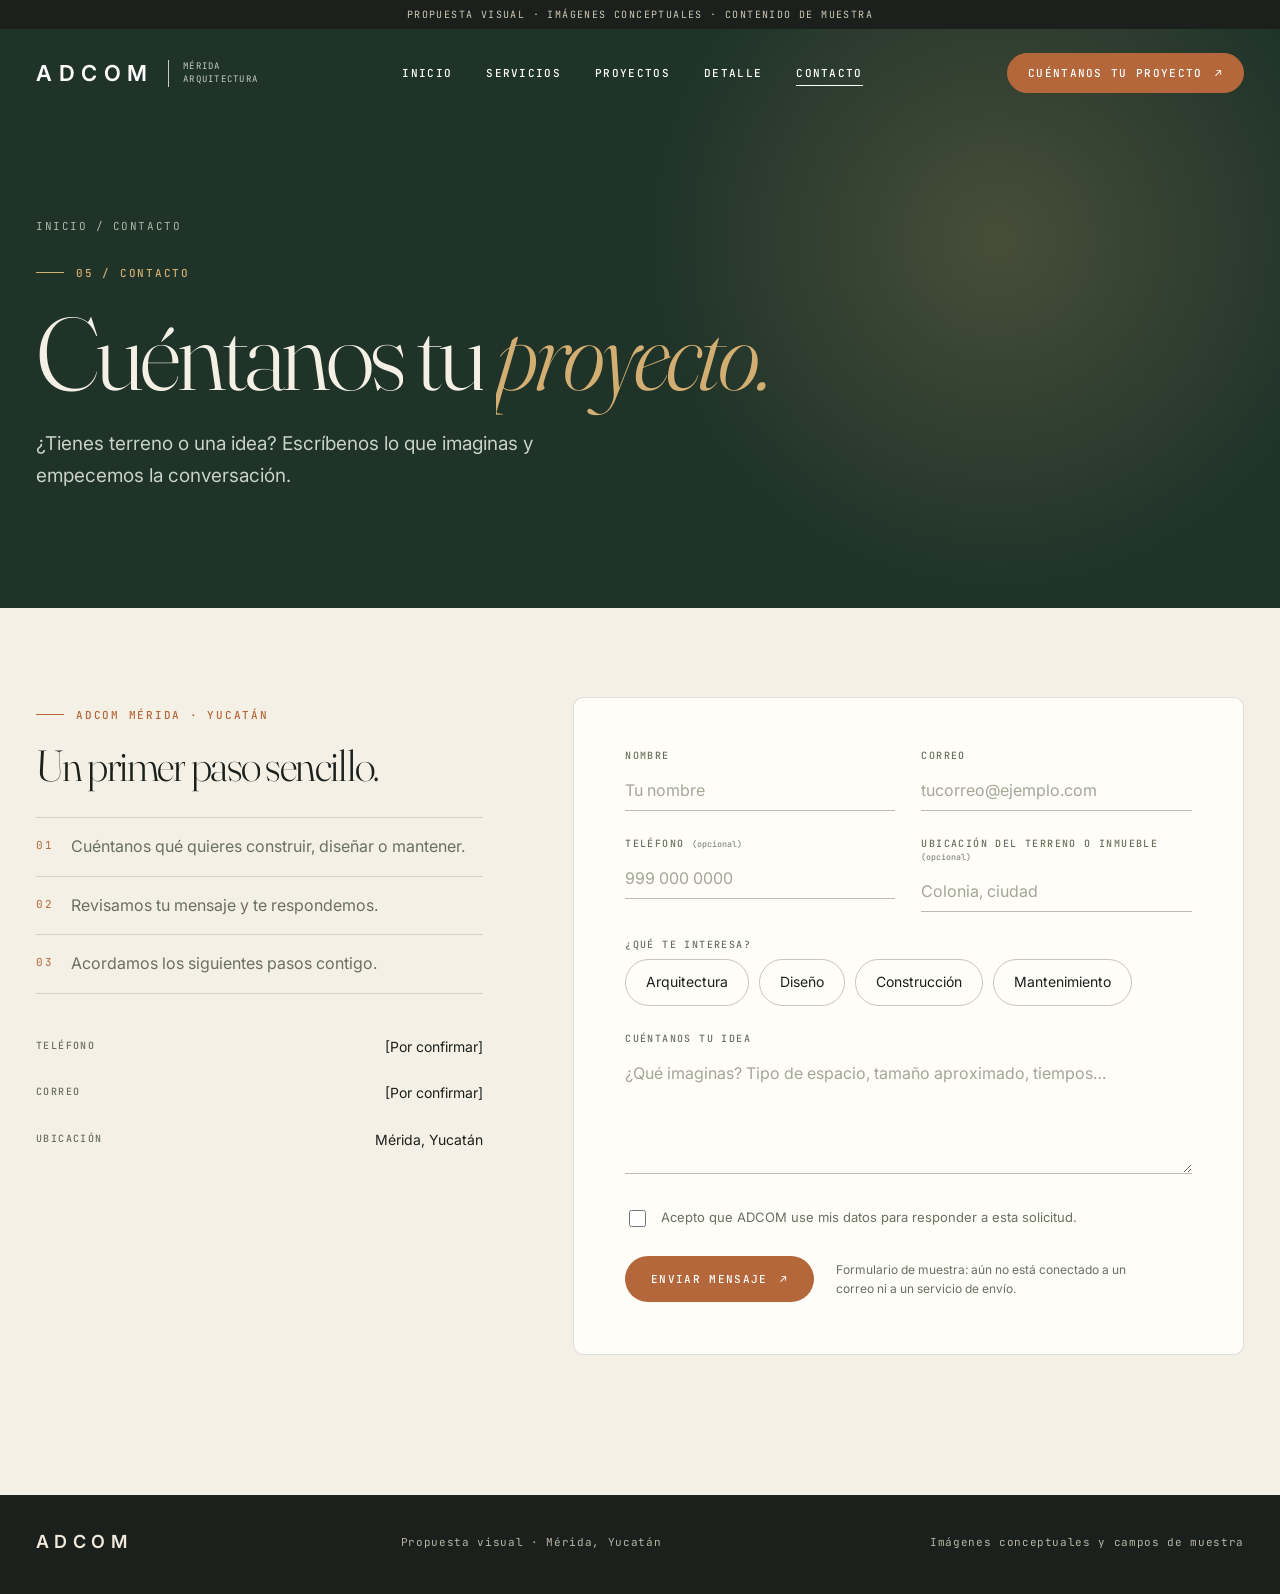
==== contacto.html @ bec2ddfb "Rediseño multipágina: inicio, servicios, proyectos, detalle y contacto - Hero por escenas, animacion" ====
<!doctype html>
<html lang="es">
<head>
<meta charset="utf-8">
<meta name="viewport" content="width=device-width, initial-scale=1">
<meta name="theme-color" content="#1f3329">
<meta name="description" content="Contacto con ADCOM Mérida. Cuéntanos tu proyecto.">
<title>Contacto — ADCOM Mérida</title>
<link rel="preconnect" href="https://fonts.googleapis.com">
<link rel="preconnect" href="https://fonts.gstatic.com" crossorigin>
<link href="https://fonts.googleapis.com/css2?family=Fraunces:ital,opsz,wght@0,9..144,300;0,9..144,400;1,9..144,300;1,9..144,400&family=Inter:wght@400;500;600&family=JetBrains+Mono:wght@400;500&display=swap" rel="stylesheet">
<link rel="stylesheet" href="css/styles.css">
<link rel="stylesheet" href="css/extra.css">
<link rel="stylesheet" href="css/pages.css">
</head>
<body>
<div class="proposal-bar">Propuesta visual · Imágenes conceptuales · Contenido de muestra</div>

<header id="top">
  <div class="wrap head">
    <a class="brand" href="index.html" aria-label="ADCOM Mérida, inicio"><span class="wordmark">ADCOM</span><small>Mérida<br>Arquitectura</small></a>
    <button class="menu" id="menuBtn" aria-expanded="false" aria-controls="mainNav">Menú</button>
    <nav id="mainNav" aria-label="Navegación principal">
      <a href="index.html">Inicio</a><a href="servicios.html">Servicios</a><a href="proyectos.html">Proyectos</a><a href="proyecto.html">Detalle</a><a href="contacto.html" aria-current="page">Contacto</a>
    </nav>
    <a class="cta sm" href="contacto.html">Cuéntanos tu proyecto <span aria-hidden="true">↗</span></a>
  </div>
</header>

<main>
  <section class="page-hero on-dark">
    <div class="wrap">
      <div class="crumbs"><a href="index.html">Inicio</a> / Contacto</div>
      <div class="eyebrow reveal">05 / Contacto</div>
      <h1>Cuéntanos tu <em>proyecto.</em></h1>
      <p class="lead reveal" style="--d:.5s">¿Tienes terreno o una idea? Escríbenos lo que imaginas y empecemos la conversación.</p>
    </div>
  </section>

  <section class="section" style="padding-top:clamp(56px,7vw,100px)">
    <div class="wrap contact-grid">
      <aside class="contact-side reveal">
        <div class="eyebrow">ADCOM Mérida · Yucatán</div>
        <h2 style="font-size:clamp(30px,3.4vw,46px)">Un primer paso sencillo.</h2>
        <ol class="mini-steps">
          <li><b>01</b><span>Cuéntanos qué quieres construir, diseñar o mantener.</span></li>
          <li><b>02</b><span>Revisamos tu mensaje y te respondemos.</span></li>
          <li><b>03</b><span>Acordamos los siguientes pasos contigo.</span></li>
        </ol>
        <dl class="contact-data">
          <div><dt>Teléfono</dt><dd>[Por confirmar]</dd></div>
          <div><dt>Correo</dt><dd>[Por confirmar]</dd></div>
          <div><dt>Ubicación</dt><dd>Mérida, Yucatán</dd></div>
        </dl>
      </aside>

      <form class="form reveal" id="contactForm" style="--d:.1s" novalidate>
        <div class="row2">
          <label class="fld"><span>Nombre</span><input name="nombre" type="text" autocomplete="name" required placeholder="Tu nombre"><em class="err">Escribe tu nombre.</em></label>
          <label class="fld"><span>Correo</span><input name="correo" type="email" autocomplete="email" required placeholder="tucorreo@ejemplo.com"><em class="err">Escribe un correo válido.</em></label>
        </div>
        <div class="row2">
          <label class="fld"><span>Teléfono <small>(opcional)</small></span><input name="telefono" type="tel" autocomplete="tel" placeholder="999 000 0000"></label>
          <label class="fld"><span>Ubicación del terreno o inmueble <small>(opcional)</small></span><input name="ubicacion" type="text" placeholder="Colonia, ciudad"></label>
        </div>
        <fieldset class="chips"><legend>¿Qué te interesa?</legend>
          <label><input type="checkbox" name="servicio" value="Arquitectura"><span>Arquitectura</span></label>
          <label><input type="checkbox" name="servicio" value="Diseño"><span>Diseño</span></label>
          <label><input type="checkbox" name="servicio" value="Construcción"><span>Construcción</span></label>
          <label><input type="checkbox" name="servicio" value="Mantenimiento"><span>Mantenimiento</span></label>
        </fieldset>
        <label class="fld"><span>Cuéntanos tu idea</span><textarea name="mensaje" rows="5" required placeholder="¿Qué imaginas? Tipo de espacio, tamaño aproximado, tiempos…"></textarea><em class="err">Cuéntanos un poco sobre tu proyecto.</em></label>
        <label class="check"><input type="checkbox" name="aviso" required><span>Acepto que ADCOM use mis datos para responder a esta solicitud.</span><em class="err">Necesitamos tu aceptación para continuar.</em></label>
        <div class="form-foot">
          <button class="cta" type="submit">Enviar mensaje <span aria-hidden="true">↗</span></button>
          <p class="sample-note-inline">Formulario de muestra: aún no está conectado a un correo ni a un servicio de envío.</p>
        </div>
        <div class="form-ok" id="formOk" role="status" aria-live="polite" hidden>
          <div class="ok-mark" aria-hidden="true">✓</div>
          <h3>¡Gracias, <span id="okName"></span>!</h3>
          <p>Así se verá la confirmación cuando el formulario esté conectado. Por ahora tu mensaje no se envió a nadie.</p>
          <a class="link-line" href="index.html">Volver al inicio <span aria-hidden="true">→</span></a>
        </div>
      </form>
    </div>
  </section>
</main>

<footer><div class="wrap foot-row"><div class="foot-brand">ADCOM</div><p>Propuesta visual · Mérida, Yucatán</p><p>Imágenes conceptuales y campos de muestra</p></div></footer>
<script src="js/main.js"></script>
<script src="js/pages.js"></script>
</body>
</html>
---- css/styles.css ----
:root{
  --bone:#f5f0e6; --limestone:#e9e0cf; --sand:#d9cbb2; --white:#fffdf8;
  --ink:#1b201c; --muted:#69705f; --line:rgba(27,32,28,.14);
  --jungle:#1f3329; --jungle2:#2c473a; --moss:#5b7a60; --clay:#b4673a; --gold:#d3ae72;
  --serif:"Fraunces",Georgia,"Times New Roman",serif;
  --sans:"Inter","Aptos",system-ui,Arial,sans-serif;
  --mono:"JetBrains Mono","Courier New",monospace;
  --ease:cubic-bezier(.2,.7,.2,1);
}
*{box-sizing:border-box}
html{scroll-behavior:smooth;scroll-padding-top:80px}
body{margin:0;background:var(--bone);color:var(--ink);font-family:var(--sans);font-size:16px;line-height:1.6;-webkit-font-smoothing:antialiased}
a{color:inherit}
button{font:inherit;cursor:pointer}
img{display:block;width:100%;height:100%;object-fit:cover}
h1,h2,h3,p,figure{margin-top:0}
.wrap{width:min(1280px,calc(100% - 72px));margin-inline:auto}
:focus-visible{outline:2px solid var(--clay);outline-offset:3px}

/* Etiquetas */
.eyebrow{display:inline-flex;align-items:center;gap:12px;font:500 11px var(--mono);letter-spacing:.16em;text-transform:uppercase;color:var(--clay)}
.eyebrow:before{content:"";width:28px;height:1px;background:currentColor}
.on-dark .eyebrow{color:var(--gold)}

/* Barra de propuesta */
.proposal-bar{position:relative;z-index:31;background:var(--ink);color:#cfc8b8;padding:8px 20px;text-align:center;font:400 10px var(--mono);letter-spacing:.14em;text-transform:uppercase}

/* Header */
header{position:fixed;top:33px;left:0;right:0;z-index:30;transition:background .35s var(--ease),box-shadow .35s,top .3s,backdrop-filter .35s;color:#fff}
header.scrolled{top:0;background:rgba(245,240,230,.88);backdrop-filter:saturate(1.4) blur(16px);-webkit-backdrop-filter:saturate(1.4) blur(16px);box-shadow:0 1px 0 var(--line);color:var(--ink)}
.head{height:80px;display:flex;align-items:center;justify-content:space-between;gap:28px}
.brand{display:flex;align-items:center;gap:14px;text-decoration:none}
.wordmark{font:600 22px var(--sans);letter-spacing:.3em}
.brand small{border-left:1px solid currentColor;opacity:.75;padding-left:14px;font:400 9px var(--mono);letter-spacing:.14em;text-transform:uppercase;line-height:1.5}
nav{display:flex;gap:34px;align-items:center}
nav a{position:relative;text-decoration:none;font:500 11px var(--mono);letter-spacing:.12em;text-transform:uppercase;padding:6px 0}
nav a:after{content:"";position:absolute;left:0;bottom:0;height:1px;width:100%;background:currentColor;transform:scaleX(0);transform-origin:left;transition:transform .35s var(--ease)}
nav a:hover:after,nav a:focus-visible:after{transform:scaleX(1)}
.menu{display:none;background:none;border:1px solid currentColor;color:inherit;padding:9px 14px;font:500 10px var(--mono);letter-spacing:.12em;text-transform:uppercase;border-radius:999px}

/* Botones */
.cta{display:inline-flex;align-items:center;justify-content:center;gap:12px;padding:16px 26px;border-radius:999px;background:var(--clay);color:#fff;text-decoration:none;font:500 11px var(--mono);letter-spacing:.12em;text-transform:uppercase;border:1px solid var(--clay);transition:background .25s,transform .25s var(--ease),color .25s,border-color .25s}
.cta span{display:inline-block;transition:transform .3s var(--ease)}
.cta:hover{background:#9a5530;border-color:#9a5530;transform:translateY(-2px)}
.cta:hover span{transform:translate(3px,-3px)}
.cta.ghost{background:transparent;border-color:rgba(255,255,255,.55);color:#fff}
.cta.ghost:hover{background:#fff;color:var(--ink);border-color:#fff}
.cta.sm{padding:12px 20px}
header.scrolled .cta.sm{background:var(--jungle);border-color:var(--jungle)}
header.scrolled .cta.sm:hover{background:var(--clay);border-color:var(--clay)}

/* Hero */
.hero{position:relative;min-height:100svh;display:flex;flex-direction:column;justify-content:flex-end;color:#fff;background:var(--jungle);overflow:hidden;isolation:isolate}
.hero-bg{position:absolute;inset:0;z-index:-2}
.hero-bg img{transform:scale(1.06);animation:settle 2.4s var(--ease) forwards}
.hero:before{content:"";position:absolute;inset:0;z-index:-1;background:
  linear-gradient(180deg,rgba(15,25,19,.62) 0%,rgba(15,25,19,0) 28%),
  linear-gradient(0deg,rgba(15,25,19,.88) 0%,rgba(15,25,19,.45) 42%,rgba(15,25,19,.05) 75%),
  linear-gradient(90deg,rgba(15,25,19,.5) 0%,rgba(15,25,19,0) 60%)}
@keyframes settle{to{transform:scale(1)}}
.hero-body{padding:170px 0 56px}
.hero .eyebrow{color:var(--gold)}
h1{font:300 clamp(54px,9vw,132px)/.95 var(--serif);letter-spacing:-.04em;margin:26px 0 28px;max-width:11ch;font-variation-settings:"opsz" 144}
h1 em{font-style:italic;font-weight:300;color:var(--gold)}
.lead{font-size:clamp(16px,1.5vw,19px);line-height:1.7;color:#e8e3d6;max-width:520px;margin-bottom:34px}
.actions{display:flex;gap:12px;flex-wrap:wrap}
.hero-foot{border-top:1px solid rgba(255,255,255,.22);backdrop-filter:blur(6px);-webkit-backdrop-filter:blur(6px);background:rgba(15,25,19,.28)}
.hero-foot .wrap{display:flex;align-items:stretch;justify-content:space-between;gap:24px}
.hero-services{display:flex;flex-wrap:wrap}
.hero-services a{display:flex;align-items:center;gap:10px;padding:22px 30px 22px 0;margin-right:30px;font:500 11px var(--mono);letter-spacing:.14em;text-transform:uppercase;text-decoration:none;color:#f2ede0;transition:color .25s}
.hero-services a b{font-weight:400;color:var(--gold)}
.hero-services a:hover{color:var(--gold)}
.hero-caption{align-self:center;font:400 10px var(--mono);letter-spacing:.1em;text-transform:uppercase;color:#cfc8b8;text-align:right}

/* Secciones */
.section{padding:clamp(80px,11vw,150px) 0}
h2{font:300 clamp(38px,5.4vw,76px)/1.02 var(--serif);letter-spacing:-.035em;margin:20px 0 0;font-variation-settings:"opsz" 144}
h2 em{font-style:italic;color:var(--clay)}
.on-dark h2 em{color:var(--gold)}
.section-head{display:grid;grid-template-columns:1.2fr .8fr;gap:48px;align-items:end;margin-bottom:64px}
.section-intro{color:var(--muted);max-width:420px;margin:0 0 6px;justify-self:end}

/* Enfoque */
.approach-grid{display:grid;grid-template-columns:1.05fr .95fr;gap:clamp(40px,7vw,110px);align-items:center}
.approach blockquote{font:300 clamp(30px,3.9vw,56px)/1.15 var(--serif);letter-spacing:-.025em;margin:24px 0 28px;font-variation-settings:"opsz" 144}
.approach blockquote em{font-style:italic;color:var(--clay)}
.approach p{color:var(--muted);max-width:520px}
.approach-media{position:relative;padding:0 0 60px 60px}
.approach-media .main{aspect-ratio:4/5;overflow:hidden;border-radius:240px 240px 6px 6px}
.approach-media .main img{transition:transform 1.4s var(--ease)}
.approach-media:hover .main img{transform:scale(1.05)}
.approach-media .inset{position:absolute;left:0;bottom:0;width:46%;aspect-ratio:1;overflow:hidden;border:8px solid var(--bone);border-radius:6px}

/* Servicios */
.services{background:var(--limestone)}
.service-grid{display:grid;grid-template-columns:repeat(4,1fr);border-top:1px solid var(--line)}
.service{position:relative;display:flex;flex-direction:column;justify-content:space-between;gap:90px;padding:34px 28px 34px;border-bottom:1px solid var(--line);border-right:1px solid var(--line);text-decoration:none;transition:background .4s var(--ease),color .4s}
.service:first-child{border-left:1px solid var(--line)}
.service .no{font:400 11px var(--mono);letter-spacing:.14em;color:var(--clay);transition:color .4s}
.service h3{font:300 clamp(26px,2.5vw,36px)/1.05 var(--serif);letter-spacing:-.02em;margin:0}
.service .arrow{position:absolute;top:30px;right:26px;font-size:20px;transform:translate(-6px,6px);opacity:0;transition:.4s var(--ease)}
.service:hover{background:var(--jungle);color:var(--bone)}
.service:hover .no{color:var(--gold)}
.service:hover .arrow{opacity:1;transform:none}

/* Proyectos */
.project-grid{display:grid;grid-template-columns:repeat(12,1fr);gap:28px}
.project-card{position:relative}
.project-card:nth-child(1){grid-column:1/8}
.project-card:nth-child(2){grid-column:8/13;margin-top:110px}
.project-card:nth-child(3){grid-column:3/13;margin-top:30px}
.project-photo{position:relative;overflow:hidden;border-radius:6px;background:var(--limestone);aspect-ratio:4/3.1}
.project-card:nth-child(2) .project-photo{aspect-ratio:4/5}
.project-card:nth-child(3) .project-photo{aspect-ratio:21/9}
.project-photo img{transition:transform 1.4s var(--ease)}
.project-card:hover .project-photo img{transform:scale(1.06)}
.project-photo:after{content:"";position:absolute;inset:50% 0 0;background:linear-gradient(transparent,rgba(15,25,19,.35));opacity:0;transition:opacity .5s}
.project-card:hover .project-photo:after{opacity:1}
.project-info{display:flex;justify-content:space-between;align-items:flex-end;gap:20px;padding-top:22px}
.tag{display:inline-block;color:var(--clay);font:500 10px var(--mono);letter-spacing:.14em;text-transform:uppercase}
.project-info h3{font:300 clamp(26px,2.6vw,36px)/1.1 var(--serif);letter-spacing:-.02em;margin:10px 0 6px}
.project-info p{font-size:14px;color:var(--muted);margin:0}
.round-link{flex:none;display:grid;place-items:center;width:54px;height:54px;border:1px solid var(--line);border-radius:50%;text-decoration:none;font-size:18px;transition:background .3s,color .3s,transform .4s var(--ease),border-color .3s}
.round-link:hover{background:var(--jungle);color:#fff;border-color:var(--jungle);transform:rotate(45deg)}

/* Proceso */
.process-sec{background:var(--jungle);color:var(--bone)}
.process-sec .section-intro{color:#b9c4b6}
.process{display:grid;grid-template-columns:repeat(3,1fr);gap:0}
.step{position:relative;padding:34px 34px 40px 0;margin-right:34px;border-top:1px solid rgba(255,255,255,.2)}
.step:last-child{margin-right:0}
.step-no{font:300 clamp(72px,8vw,120px)/1 var(--serif);color:transparent;-webkit-text-stroke:1px rgba(211,174,114,.75);letter-spacing:-.04em;margin-bottom:26px}
.step .lab{font:500 11px var(--mono);letter-spacing:.16em;text-transform:uppercase;color:var(--gold)}
.step h3{font:300 clamp(26px,2.4vw,34px)/1.1 var(--serif);letter-spacing:-.02em;margin:12px 0 12px}
.step p{color:#c4cdc1;font-size:15px;margin:0;max-width:340px}

/* Detalle de proyecto */
.detail{background:var(--limestone)}
.detail-image{position:relative;height:clamp(420px,62vw,760px);overflow:hidden}
.detail-image:after{content:"";position:absolute;inset:0;background:linear-gradient(0deg,rgba(15,25,19,.78),rgba(15,25,19,0) 60%)}
.detail-title{position:absolute;z-index:1;left:max(36px,calc((100% - 1280px)/2));right:36px;bottom:clamp(30px,5vw,64px);color:#fff}
.detail-title .eyebrow{color:var(--gold)}
.detail-title h2{font-size:clamp(44px,7vw,100px);max-width:900px}
.detail-content{padding:80px 0 100px}
.detail-grid{display:grid;grid-template-columns:.75fr 1.25fr;gap:clamp(40px,7vw,100px)}
.detail-grid>div:first-child p{color:var(--muted);margin:20px 0 0;max-width:380px}
.detail-fields{display:grid;grid-template-columns:1fr 1fr;gap:0 32px;border-top:1px solid rgba(27,32,28,.25)}
.field{padding:20px 0;border-bottom:1px solid rgba(27,32,28,.25)}
.field.wide{grid-column:1/-1}
.field span{display:block;color:var(--muted);font:500 10px var(--mono);letter-spacing:.14em;text-transform:uppercase;margin-bottom:8px}
.field strong{font:400 19px/1.35 var(--serif);letter-spacing:-.005em}
.sample-note{display:flex;gap:10px;align-items:flex-start;background:rgba(255,253,248,.6);border:1px dashed rgba(27,32,28,.3);border-radius:6px;padding:14px 16px;color:#555b52;font-size:13px;margin-top:28px;max-width:380px}

/* CTA final */
.final-cta{position:relative;isolation:isolate;background:var(--jungle);color:var(--bone);padding:clamp(90px,12vw,160px) 0;overflow:hidden}
.final-cta .bg{position:absolute;inset:0;z-index:-2;opacity:.28}
.final-cta:before{content:"";position:absolute;inset:0;z-index:-1;background:linear-gradient(90deg,var(--jungle) 25%,rgba(31,51,41,.6))}
.final-row{display:flex;align-items:flex-end;justify-content:space-between;gap:40px}
.final-row h2{max-width:820px;font-size:clamp(42px,6.4vw,92px)}
.contact-note{font:400 11px var(--mono);letter-spacing:.08em;color:#aab8a8;margin:26px 0 0}

/* Footer */
footer{background:var(--ink);color:#b9b4a6;padding:36px 0 42px}
.foot-row{display:flex;justify-content:space-between;gap:24px;align-items:center;flex-wrap:wrap}
.foot-brand{font:600 18px var(--sans);letter-spacing:.3em;color:#f0eadb}
.foot-row p{font:400 11px var(--mono);letter-spacing:.06em;margin:0}

/* Animaciones de entrada */
.reveal{opacity:0;transform:translateY(34px);transition:opacity 1s var(--ease),transform 1s var(--ease);transition-delay:var(--d,0s)}
.reveal.in{opacity:1;transform:none}
.hero .reveal{animation:rise 1.1s var(--ease) both;animation-delay:var(--d,0s);opacity:1;transform:none;transition:none}
@keyframes rise{from{opacity:0;transform:translateY(30px)}to{opacity:1;transform:none}}
@media(prefers-reduced-motion:reduce){
  html{scroll-behavior:auto}
  .reveal,.hero .reveal{opacity:1;transform:none;animation:none;transition:none}
  .hero-bg img{animation:none;transform:none}
}

/* Tablet */
@media(max-width:1000px){
  .wrap{width:min(100% - 48px,760px)}
  nav{gap:20px}
  .head>.cta{display:none}
  .section-head{grid-template-columns:1fr;gap:20px;margin-bottom:44px}
  .section-intro{justify-self:start}
  .approach-grid{grid-template-columns:1fr}
  .approach-media{max-width:520px}
  .service-grid{grid-template-columns:1fr 1fr}
  .service:nth-child(3){border-left:1px solid var(--line)}
  .service{gap:60px}
  .project-card:nth-child(n){grid-column:1/13;margin-top:0}
  .project-card:nth-child(2) .project-photo{aspect-ratio:4/3.1}
  .project-card:nth-child(3) .project-photo{aspect-ratio:16/9}
  .detail-grid{grid-template-columns:1fr;gap:36px}
  .hero-caption{display:none}
}
/* Móvil */
@media(max-width:700px){
  .wrap{width:calc(100% - 36px)}
  .proposal-bar{font-size:8px;padding:7px 10px}
  header{top:29px}
  .head{height:68px}
  .brand small{display:none}
  .menu{display:block}
  nav{display:none;position:absolute;top:68px;left:12px;right:12px;padding:12px 20px 18px;background:var(--bone);color:var(--ink);border-radius:14px;box-shadow:0 20px 50px rgba(0,0,0,.25);flex-direction:column;align-items:stretch;gap:0}
  nav.open{display:flex}
  nav a{padding:16px 0;border-bottom:1px solid var(--line);font-size:12px}
  nav a:last-child{border:0}
  nav a:after{display:none}
  .hero-body{padding:130px 0 36px}
  h1{font-size:clamp(52px,15.5vw,76px);max-width:none}
  .hero-services{display:grid;grid-template-columns:1fr 1fr;width:100%}
  .hero-services a{padding:15px 0;margin:0;font-size:10px}
  .actions .cta{flex:1 1 100%}
  .section{padding:72px 0}
  .approach-media{padding:0 0 44px 36px}
  .service-grid{grid-template-columns:1fr}
  .service{gap:34px;padding:26px 20px;border-left:1px solid var(--line)}
  .project-info{align-items:center}
  .round-link{width:46px;height:46px}
  .process{grid-template-columns:1fr}
  .step{margin-right:0;padding:26px 0 30px}
  .step-no{font-size:76px;margin-bottom:12px}
  .detail-image{height:112vw}
  .detail-title{left:18px;right:18px}
  .detail-content{padding:50px 0 64px}
  .detail-fields{grid-template-columns:1fr}
  .final-row{flex-direction:column;align-items:flex-start}
  .foot-row{flex-direction:column;align-items:flex-start}
}
---- css/extra.css ----
/* ===== v2: multipágina + animaciones ===== */
body{animation:pagein .7s var(--ease) both}
@keyframes pagein{from{opacity:0}to{opacity:1}}
body.leaving{opacity:0;transition:opacity .35s ease}
nav a[aria-current="page"]:after{transform:scaleX(1)}
.progress{position:fixed;top:0;left:0;height:3px;width:100%;background:var(--clay);transform:scaleX(0);transform-origin:left;z-index:50;pointer-events:none}

/* Titulares por palabra */
.split .w{display:inline-block;overflow:hidden;vertical-align:top;padding-bottom:.14em;margin-bottom:-.14em}
.split .w>span{display:inline-block;transform:translateY(112%) rotate(4deg);transform-origin:left bottom;transition:transform 1.1s var(--ease);transition-delay:calc(var(--i,0)*70ms)}
.split.in .w>span{transform:none}
.hero .split .w>span,.page-hero .split .w>span{transition:none;animation:wordup 1.1s var(--ease) both;animation-delay:calc(var(--i,0)*90ms + .25s)}
@keyframes wordup{from{transform:translateY(112%) rotate(4deg)}to{transform:none}}

.page-hero .reveal{animation:rise 1.1s var(--ease) both;animation-delay:var(--d,0s);opacity:1;transform:none;transition:none}
@media(prefers-reduced-motion:reduce){.page-hero .reveal{animation:none}}

/* Imágenes con revelado y parallax */
.clip{clip-path:inset(0 0 100% 0);transition:clip-path 1.5s var(--ease);transition-delay:var(--d,0s)}
.clip.in{clip-path:inset(0 0 0 0)}
.px{position:relative;overflow:hidden}
.px img,.detail-image img{height:120%;margin-top:-10%;will-change:transform}
.project-photo img,.approach-media .main img{transition:scale 1.4s var(--ease)}
.project-card:hover .project-photo img,.approach-media:hover .main img{transform:none;scale:1.06}
.hero-bg{inset:-12% 0;will-change:transform}
.hero-bg img{height:100%;margin:0}

/* Marquee */
.marquee{overflow:hidden;background:var(--clay);color:#fff;padding:20px 0}
.marquee-track{display:flex;width:max-content;animation:scrollx 28s linear infinite}
.marquee:hover .marquee-track{animation-play-state:paused}
.marquee span{display:flex;align-items:center;gap:36px;padding-right:36px;font:300 italic clamp(26px,3.4vw,44px)/1 var(--serif);letter-spacing:-.02em;white-space:nowrap}
.marquee span i{font-style:normal;font-size:.5em;opacity:.7}
@keyframes scrollx{to{transform:translateX(-50%)}}

/* Indicador de scroll */
.scroll-cue{position:absolute;right:max(36px,calc((100% - 1280px)/2));bottom:120px;display:flex;align-items:center;gap:12px;font:400 10px var(--mono);letter-spacing:.2em;text-transform:uppercase;writing-mode:vertical-rl;color:#e8e3d6}
.scroll-cue:after{content:"";width:1px;height:60px;background:linear-gradient(var(--gold),transparent);animation:drip 2s ease-in-out infinite}
@keyframes drip{0%{transform:scaleY(0);transform-origin:top}50%{transform:scaleY(1);transform-origin:top}51%{transform-origin:bottom}100%{transform:scaleY(0);transform-origin:bottom}}

/* Enlaces */
.link-line{position:relative;display:inline-flex;gap:12px;align-items:center;text-decoration:none;font:500 11px var(--mono);letter-spacing:.12em;text-transform:uppercase;padding-bottom:6px}
.link-line:after{content:"";position:absolute;left:0;bottom:0;height:1px;width:100%;background:currentColor}
.link-line:hover:after{animation:underl .8s var(--ease)}
@keyframes underl{0%{transform:scaleX(1);transform-origin:right}45%{transform:scaleX(0);transform-origin:right}55%{transform:scaleX(0);transform-origin:left}100%{transform:scaleX(1);transform-origin:left}}
.more{margin-top:56px;display:flex;justify-content:center}

/* Encabezado de páginas internas */
.page-hero{position:relative;background:var(--jungle);color:var(--bone);padding:190px 0 clamp(70px,9vw,120px);overflow:hidden;isolation:isolate}
.page-hero:before{content:"";position:absolute;right:-8%;top:-30%;width:60vw;height:60vw;border-radius:50%;background:radial-gradient(circle,rgba(211,174,114,.22),transparent 65%);z-index:-1;animation:float 14s ease-in-out infinite alternate}
@keyframes float{to{transform:translate(-6%,10%) scale(1.15)}}
.page-hero h1{font-size:clamp(52px,8vw,112px);max-width:14ch;margin:24px 0 26px}
.page-hero .eyebrow{color:var(--gold)}
.page-hero .lead{max-width:560px;margin:0;color:#c9d2c6}
.crumbs{font:400 11px var(--mono);letter-spacing:.14em;text-transform:uppercase;color:#aab8a8;margin-bottom:22px}
.crumbs a{text-decoration:none}.crumbs a:hover{color:var(--gold)}

/* Servicios (página) */
.svc-row{display:grid;grid-template-columns:.9fr 1.1fr;gap:clamp(30px,6vw,90px);align-items:center;padding:clamp(40px,6vw,80px) 0;border-top:1px solid var(--line)}
.svc-row:nth-child(even){grid-template-columns:1.1fr .9fr}
.svc-row:nth-child(even) .svc-media{order:2}
.svc-media{aspect-ratio:5/4;border-radius:6px}
.svc-text .no{font:400 11px var(--mono);letter-spacing:.16em;color:var(--clay)}
.svc-text h2{font-size:clamp(40px,5vw,68px);margin:14px 0 18px}
.svc-text p{color:var(--muted);max-width:460px}
.svc-text ul{list-style:none;padding:0;margin:24px 0 0;max-width:460px}
.svc-text li{display:flex;justify-content:space-between;gap:16px;padding:13px 0;border-top:1px solid var(--line);font-size:14px;color:#4c5349;transition:padding .35s var(--ease),color .3s}
.svc-text li:last-child{border-bottom:1px solid var(--line)}
.svc-text li:hover{padding-left:12px;color:var(--clay)}
.svc-text li:after{content:"↗";opacity:.5}

/* Siguiente proyecto */
.next{display:block;background:var(--bone);padding:clamp(60px,8vw,110px) 0;text-decoration:none;border-top:1px solid var(--line)}
.next h2{margin-top:16px;transition:transform .6s var(--ease)}
.next:hover h2{transform:translateX(18px)}

@media(max-width:1000px){
  .svc-row,.svc-row:nth-child(even){grid-template-columns:1fr}
  .svc-row:nth-child(even) .svc-media{order:0}
  .scroll-cue{display:none}
}
@media(max-width:700px){
  .page-hero{padding:140px 0 60px}
  .page-hero h1{font-size:clamp(46px,14vw,70px);max-width:none}
  .marquee{padding:14px 0}
}
@media(prefers-reduced-motion:reduce){
  body{animation:none}
  .split .w>span,.hero .split .w>span,.page-hero .split .w>span{transform:none;animation:none;transition:none}
  .clip{clip-path:none;transition:none}
  .marquee-track,.scroll-cue:after,.page-hero:before{animation:none}
}
---- css/pages.css ----
/* Contacto */
.contact-grid{display:grid;grid-template-columns:.8fr 1.2fr;gap:clamp(40px,7vw,110px);align-items:start}
.contact-side{position:sticky;top:110px}
.mini-steps{list-style:none;margin:30px 0;padding:0}
.mini-steps li{display:flex;gap:18px;padding:16px 0;border-top:1px solid var(--line);color:var(--muted)}
.mini-steps li:last-child{border-bottom:1px solid var(--line)}
.mini-steps b{font:400 11px var(--mono);letter-spacing:.14em;color:var(--clay);padding-top:4px}
.contact-data{margin:0}
.contact-data div{display:flex;justify-content:space-between;gap:20px;padding:12px 0;font-size:14px}
.contact-data dt{font:500 10px var(--mono);letter-spacing:.14em;text-transform:uppercase;color:var(--muted);padding-top:3px}
.contact-data dd{margin:0}
.form{position:relative;display:grid;gap:26px;background:var(--white);padding:clamp(26px,4vw,52px);border-radius:10px;border:1px solid var(--line)}
.row2{display:grid;grid-template-columns:1fr 1fr;gap:26px}
.fld{display:block;position:relative}
.fld>span,.chips legend{display:block;font:500 10px var(--mono);letter-spacing:.14em;text-transform:uppercase;color:var(--muted);margin-bottom:8px}
.fld small{text-transform:none;letter-spacing:0;opacity:.8}
.fld input,.fld textarea{width:100%;font:400 16px var(--sans);color:var(--ink);background:transparent;border:0;border-bottom:1px solid rgba(27,32,28,.3);padding:10px 0;border-radius:0;transition:border-color .3s,box-shadow .3s;resize:vertical}
.fld input::placeholder,.fld textarea::placeholder{color:#a3a597}
.fld input:focus,.fld textarea:focus{outline:0;border-color:var(--clay);box-shadow:0 1px 0 var(--clay)}
.err{display:none;font:400 12px var(--sans);font-style:normal;color:#b3402a;margin-top:6px}
.invalid .err{display:block}
.invalid input,.invalid textarea{border-color:#b3402a}
.chips{border:0;margin:0;padding:0;display:flex;flex-wrap:wrap;gap:10px}
.chips legend{padding:0;width:100%}
.chips label{cursor:pointer}
.chips input{position:absolute;opacity:0;pointer-events:none}
.chips span{display:inline-block;padding:11px 20px;border:1px solid rgba(27,32,28,.25);border-radius:999px;font-size:14px;transition:all .3s var(--ease)}
.chips label:hover span{border-color:var(--clay)}
.chips input:checked+span{background:var(--jungle);border-color:var(--jungle);color:#fff;transform:translateY(-2px)}
.chips input:focus-visible+span{outline:2px solid var(--clay);outline-offset:3px}
.check{display:flex;flex-wrap:wrap;gap:12px;align-items:flex-start;font-size:13px;color:var(--muted);cursor:pointer}
.check input{margin-top:3px;accent-color:var(--clay);width:17px;height:17px}
.check .err{width:100%;padding-left:29px;margin-top:0}
.form-foot{display:flex;align-items:center;gap:22px;flex-wrap:wrap}
.form-foot .cta{border:0;cursor:pointer}
.sample-note-inline{font-size:12px;color:var(--muted);margin:0;max-width:300px}
.form-ok{position:absolute;inset:0;display:grid;place-content:center;justify-items:start;gap:14px;padding:clamp(26px,5vw,60px);background:var(--white);border-radius:10px;animation:rise .8s var(--ease) both}
.form-ok[hidden]{display:none}
.form-ok h3{font:300 clamp(34px,4vw,54px)/1.05 var(--serif);letter-spacing:-.03em;margin:0}
.form-ok p{color:var(--muted);max-width:420px;margin:0 0 8px}
.ok-mark{width:60px;height:60px;display:grid;place-items:center;border-radius:50%;background:var(--jungle);color:var(--gold);font-size:26px}
@media(max-width:1000px){.contact-grid{grid-template-columns:1fr}.contact-side{position:static}}
@media(max-width:700px){.row2{grid-template-columns:1fr}}

/* Filtros y lightbox */
.filters{display:flex;flex-wrap:wrap;gap:10px;margin-bottom:48px}
.filters button{background:transparent;border:1px solid rgba(27,32,28,.25);border-radius:999px;padding:11px 20px;font:500 11px var(--mono);letter-spacing:.12em;text-transform:uppercase;color:var(--ink);transition:all .3s var(--ease)}
.filters button:hover{border-color:var(--clay)}
.filters button[aria-pressed="true"]{background:var(--jungle);color:#fff;border-color:var(--jungle)}
.project-card.hide{display:none}
[data-zoom]{cursor:zoom-in}
.lightbox{position:fixed;inset:0;z-index:80;display:none;align-items:center;justify-content:center;background:rgba(12,20,15,.94);padding:30px}
.lightbox.open{display:flex;animation:pagein .35s ease both}
.lightbox img{width:auto;height:auto;max-width:min(1300px,100%);max-height:86vh;border-radius:6px;object-fit:contain}
.lightbox button{position:absolute;top:22px;right:26px;background:none;border:1px solid rgba(255,255,255,.4);color:#fff;border-radius:999px;padding:10px 18px;font:500 11px var(--mono);letter-spacing:.12em;text-transform:uppercase}
.lightbox button:hover{background:#fff;color:var(--ink)}
.gallery-grid{display:grid;grid-template-columns:repeat(12,1fr);gap:20px;margin-top:60px}
.gallery-grid .project-photo{aspect-ratio:4/3}
.g1{grid-column:span 7}.g2{grid-column:span 5}.g3{grid-column:span 5}.g4{grid-column:span 7}
@media(max-width:700px){.gallery-grid{gap:14px}.g1,.g2,.g3,.g4{grid-column:1/-1}}
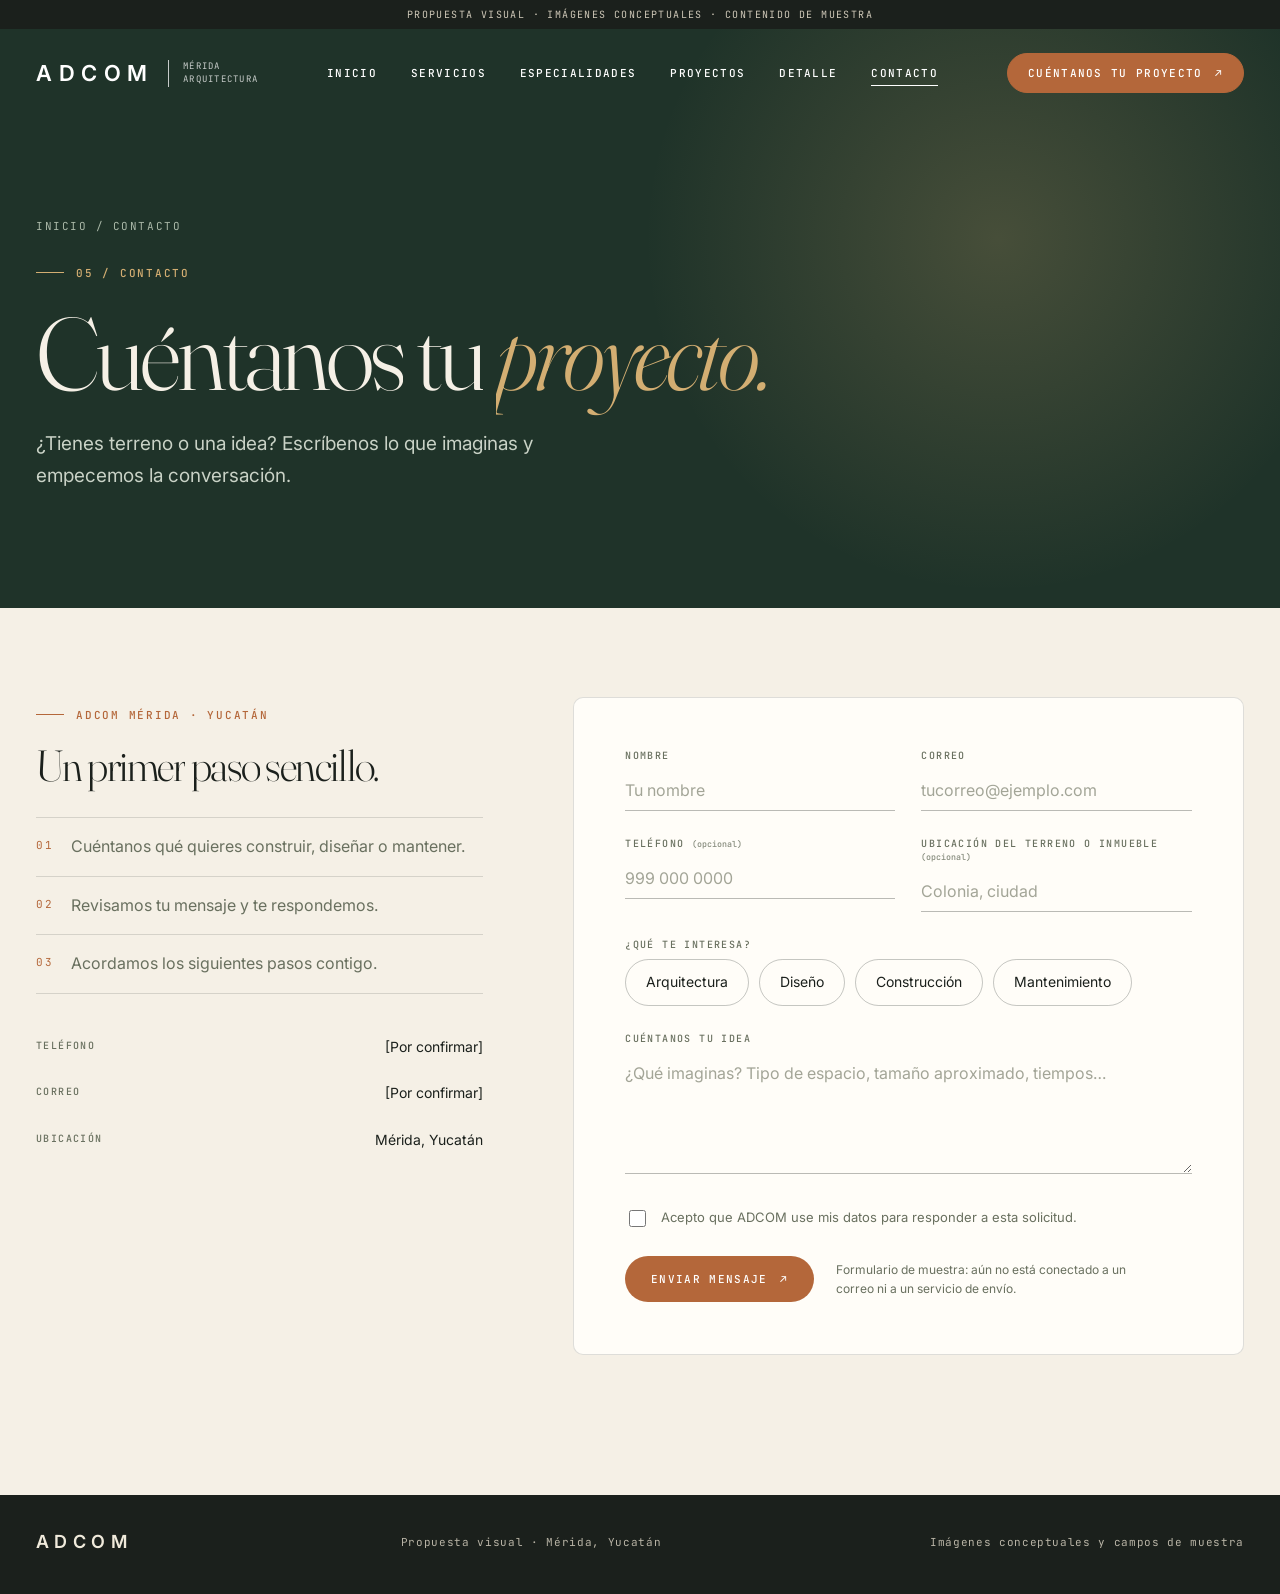
==== commit 8b1d89b7: "Añadir página Especialidades (diseño comercial y casonas con permiso INAH) Co-Authored-By: Claude So" ====
--- a/contacto.html
+++ b/contacto.html
@@ -21,7 +21,7 @@
     <a class="brand" href="index.html" aria-label="ADCOM Mérida, inicio"><span class="wordmark">ADCOM</span><small>Mérida<br>Arquitectura</small></a>
     <button class="menu" id="menuBtn" aria-expanded="false" aria-controls="mainNav">Menú</button>
     <nav id="mainNav" aria-label="Navegación principal">
-      <a href="index.html">Inicio</a><a href="servicios.html">Servicios</a><a href="proyectos.html">Proyectos</a><a href="proyecto.html">Detalle</a><a href="contacto.html" aria-current="page">Contacto</a>
+      <a href="index.html">Inicio</a><a href="servicios.html">Servicios</a><a href="especialidades.html">Especialidades</a><a href="proyectos.html">Proyectos</a><a href="proyecto.html">Detalle</a><a href="contacto.html" aria-current="page">Contacto</a>
     </nav>
     <a class="cta sm" href="contacto.html">Cuéntanos tu proyecto <span aria-hidden="true">↗</span></a>
   </div>
--- a/css/pages.css
+++ b/css/pages.css
@@ -58,3 +58,25 @@
 .gallery-grid .project-photo{aspect-ratio:4/3}
 .g1{grid-column:span 7}.g2{grid-column:span 5}.g3{grid-column:span 5}.g4{grid-column:span 7}
 @media(max-width:700px){.gallery-grid{gap:14px}.g1,.g2,.g3,.g4{grid-column:1/-1}}
+
+/* Especialidades */
+.chips-links{display:flex;gap:12px;flex-wrap:wrap;margin-top:34px}
+.process.four{grid-template-columns:repeat(4,1fr)}
+.process.four .step{padding-right:24px;margin-right:24px}
+.faq-wrap{display:grid;grid-template-columns:.8fr 1.2fr;gap:clamp(40px,7vw,110px);align-items:start}
+.faq details{border-top:1px solid var(--line)}
+.faq details:last-child{border-bottom:1px solid var(--line)}
+.faq summary{list-style:none;cursor:pointer;display:flex;justify-content:space-between;align-items:center;gap:20px;padding:24px 0;font:300 clamp(20px,2vw,26px)/1.25 var(--serif);letter-spacing:-.01em}
+.faq summary::-webkit-details-marker{display:none}
+.faq summary:after{content:"+";flex:none;display:grid;place-items:center;width:38px;height:38px;border:1px solid var(--line);border-radius:50%;font:300 22px var(--sans);transition:transform .4s var(--ease),background .3s,color .3s}
+.faq details[open] summary:after{transform:rotate(45deg);background:var(--jungle);color:#fff;border-color:var(--jungle)}
+.faq details p{margin:0 0 24px;color:var(--muted);max-width:560px;animation:rise .5s var(--ease) both}
+.ph{color:var(--clay);font-size:13px}
+.banner{display:grid;grid-template-columns:1fr auto;gap:30px;align-items:center;background:var(--jungle);color:var(--bone);border-radius:10px;padding:clamp(28px,4vw,52px);text-decoration:none;position:relative;overflow:hidden}
+.banner h3{font:300 clamp(28px,3.6vw,48px)/1.08 var(--serif);letter-spacing:-.025em;margin:12px 0 0;max-width:680px}
+.banner h3 em{font-style:italic;color:var(--gold)}
+.banner .eyebrow{color:var(--gold)}
+.banner .arrowbtn{display:grid;place-items:center;width:68px;height:68px;border:1px solid rgba(255,255,255,.4);border-radius:50%;font-size:24px;transition:transform .5s var(--ease),background .3s,color .3s}
+.banner:hover .arrowbtn{background:var(--gold);color:var(--ink);transform:rotate(45deg)}
+@media(max-width:1000px){.process.four{grid-template-columns:1fr 1fr}.process.four .step{margin-right:20px}.faq-wrap{grid-template-columns:1fr}}
+@media(max-width:700px){.process.four{grid-template-columns:1fr}.process.four .step{margin-right:0}.banner{grid-template-columns:1fr}.banner .arrowbtn{width:54px;height:54px}}
